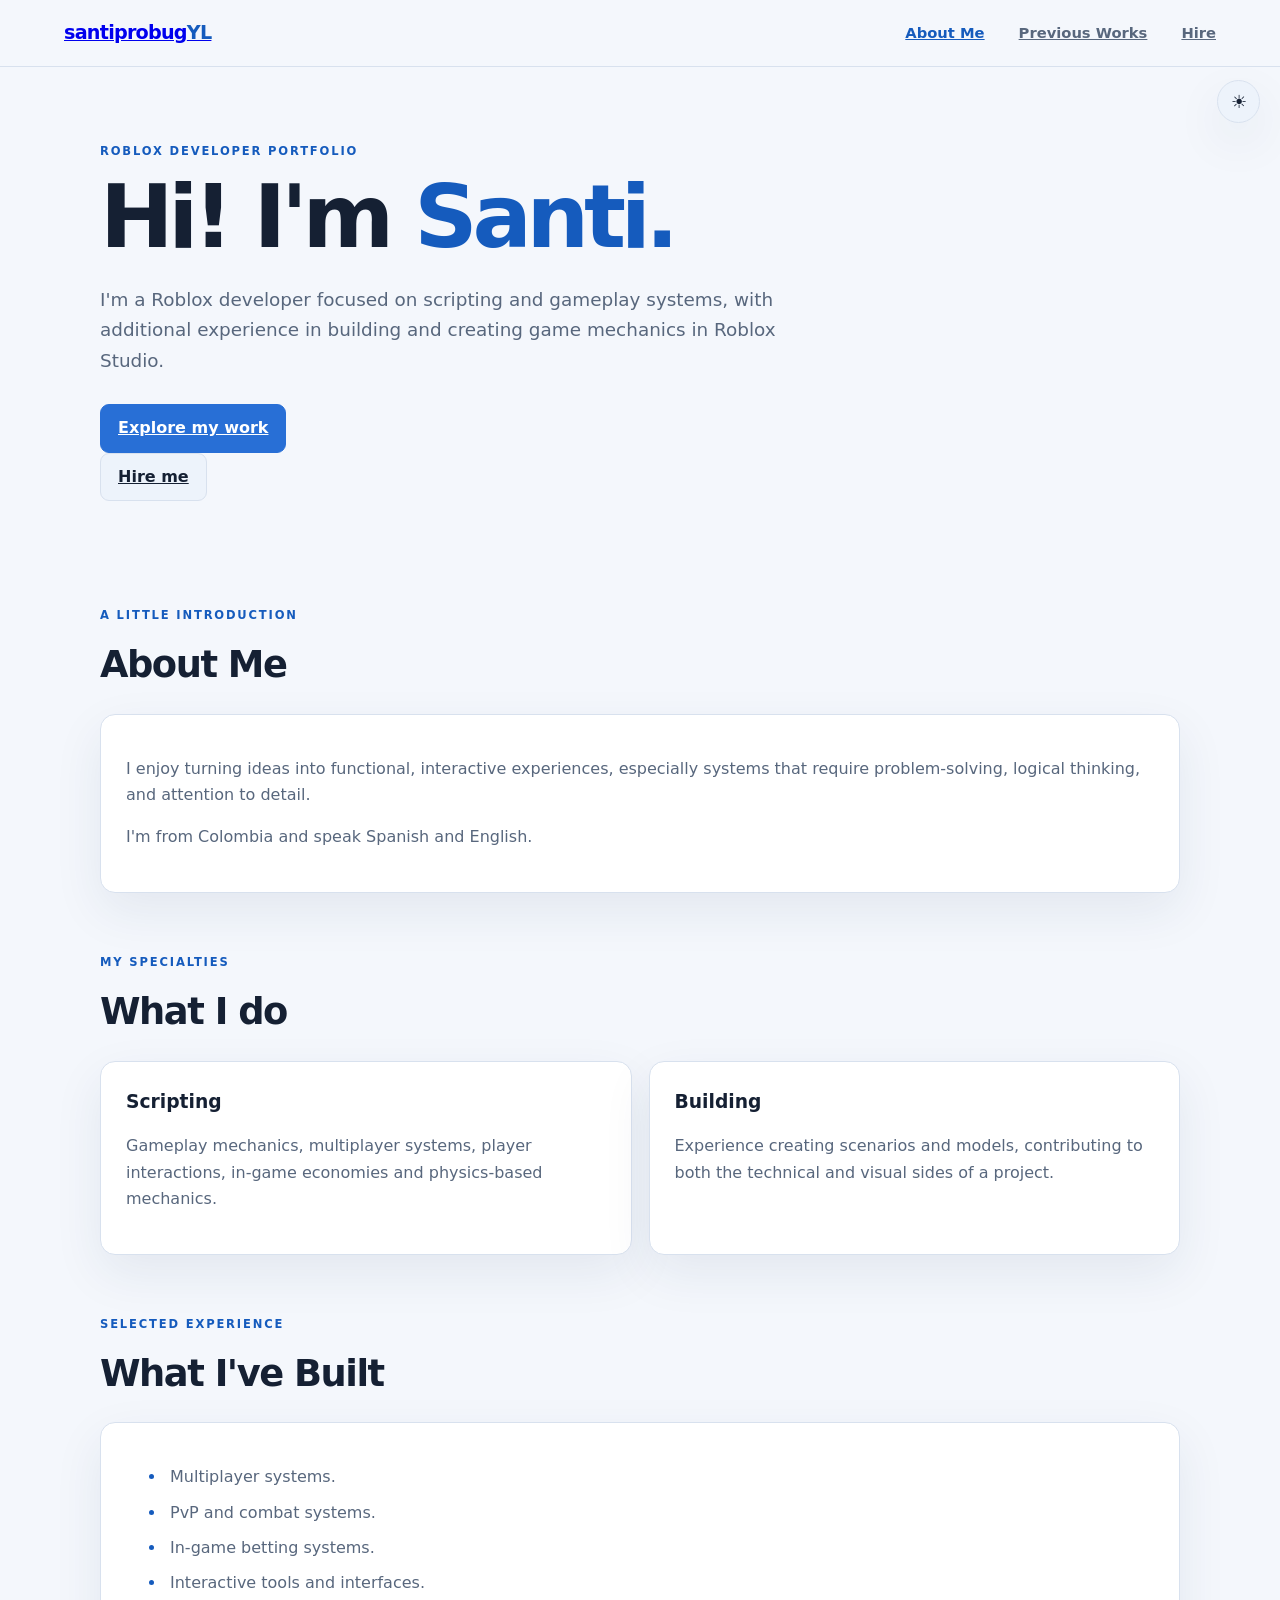
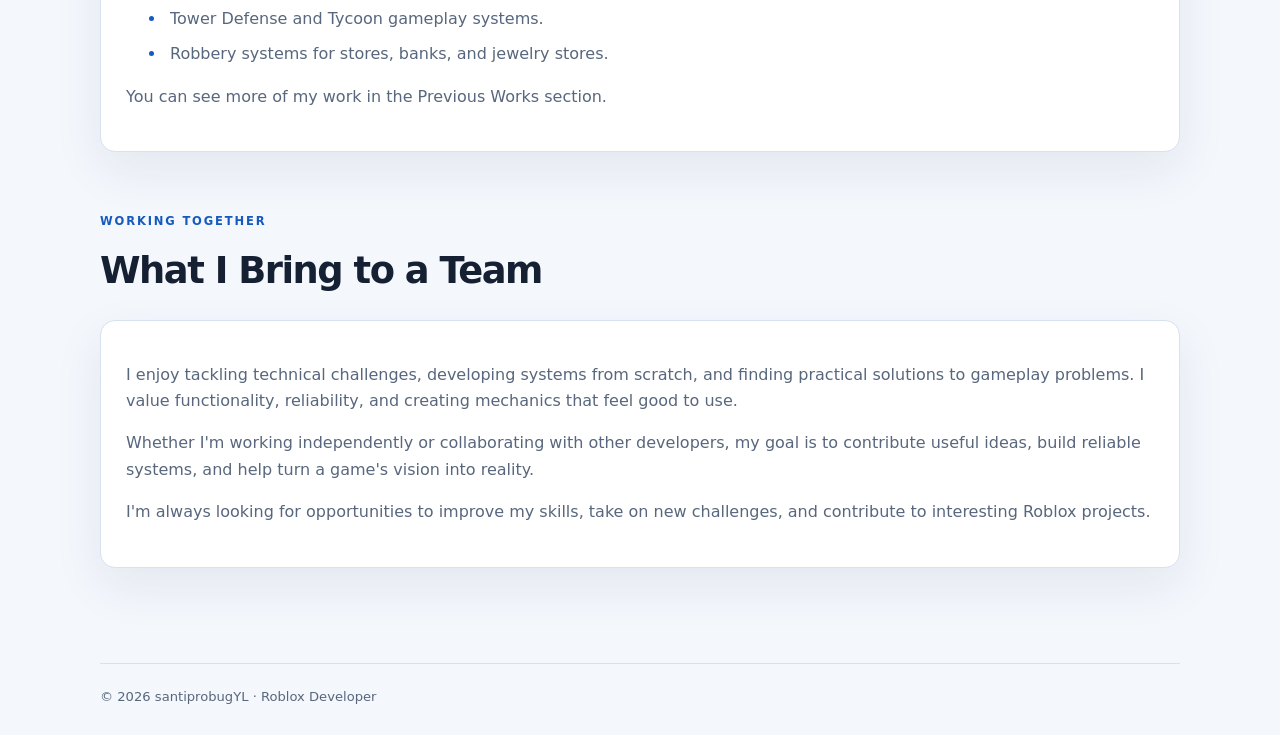
==== index.html @ dd4f77c9 "Add files via upload" ====
<!doctype html><html lang="en"><head><meta charset="utf-8"><meta name="viewport" content="width=device-width,initial-scale=1"><title>About Me | santiprobugYL</title><script>try{var t=localStorage.getItem("portfolio-theme")||(matchMedia("(prefers-color-scheme: light)").matches?"light":"dark");document.documentElement.dataset.theme=t}catch(e){}</script><link rel="stylesheet" href="style.css"><script src="script.js" defer></script></head><body>
<header><a class="brand" href="index.html">santiprobug<span>YL</span></a><nav><a class="active" href="index.html">About Me</a><a href="works.html">Previous Works</a><a href="hire.html">Hire</a></nav><button class="theme-toggle" aria-label="Toggle theme">☾</button></header>
<main class="shell"><section class="hero"><p class="eyebrow">ROBLOX DEVELOPER PORTFOLIO</p><h1>Hi! I'm <span>Santi.</span></h1><p class="lead">I'm a Roblox developer focused on scripting and gameplay systems, with additional experience in building and creating game mechanics in Roblox Studio.</p><a class="button" href="works.html">Explore my work</a> <a class="button secondary" href="hire.html">Hire me</a></section>
<section><p class="eyebrow">A LITTLE INTRODUCTION</p><h2>About Me</h2><article class="panel"><p>I enjoy turning ideas into functional, interactive experiences, especially systems that require problem-solving, logical thinking, and attention to detail.</p><p>I'm from Colombia and speak Spanish and English.</p></article></section>
<section><p class="eyebrow">MY SPECIALTIES</p><h2>What I do</h2><div class="grid two"><article class="panel"><h3>Scripting</h3><p>Gameplay mechanics, multiplayer systems, player interactions, in-game economies and physics-based mechanics.</p></article><article class="panel"><h3>Building</h3><p>Experience creating scenarios and models, contributing to both the technical and visual sides of a project.</p></article></div></section>
<section><p class="eyebrow">SELECTED EXPERIENCE</p><h2>What I've Built</h2><article class="panel"><ul><li>Multiplayer systems.</li><li>PvP and combat systems.</li><li>In-game betting systems.</li><li>Interactive tools and interfaces.</li><li>Tower Defense and Tycoon gameplay systems.</li><li>Robbery systems for stores, banks, and jewelry stores.</li></ul><p>You can see more of my work in the Previous Works section.</p></article></section>
<section><p class="eyebrow">WORKING TOGETHER</p><h2>What I Bring to a Team</h2><article class="panel"><p>I enjoy tackling technical challenges, developing systems from scratch, and finding practical solutions to gameplay problems. I value functionality, reliability, and creating mechanics that feel good to use.</p><p>Whether I'm working independently or collaborating with other developers, my goal is to contribute useful ideas, build reliable systems, and help turn a game's vision into reality.</p><p>I'm always looking for opportunities to improve my skills, take on new challenges, and contribute to interesting Roblox projects.</p></article></section></main><footer>© <span data-year></span> santiprobugYL · Roblox Developer</footer></body></html>
---- style.css ----
:root{--bg:#0b0f17;--surface:#121a27;--raised:#172233;--text:#edf3ff;--muted:#a7b4c8;--border:#26364d;--accent:#4b91ff;--accent2:#78adff;--shadow:0 18px 50px #0004} :root[data-theme=light]{--bg:#f4f7fc;--surface:#fff;--raised:#edf3fb;--text:#152033;--muted:#58677d;--border:#d8e1ee;--accent:#286fd6;--accent2:#155bbd;--shadow:0 18px 50px #1e375a14}*{box-sizing:border-box}body{margin:0;background:var(--bg);color:var(--text);font:16px/1.65 Inter,system-ui,sans-serif;transition:.2s}header{position:sticky;top:0;z-index:5;display:flex;align-items:center;justify-content:space-between;gap:22px;padding:17px 5%;background:var(--bg);border-bottom:1px solid var(--border)}.brand{font-size:1.2rem;font-weight:850;letter-spacing:-.04em}.brand span,h1 span{color:var(--accent2)}nav{display:flex;gap:clamp(14px,3vw,34px)}nav a{color:var(--muted);font-weight:650;font-size:.92rem}nav a.active,nav a:hover{color:var(--accent2)}.theme-toggle{position:fixed;right:20px;top:80px;z-index:6;width:43px;height:43px;border:1px solid var(--border);border-radius:50%;background:var(--raised);color:var(--text);font-size:1.15rem;cursor:pointer;box-shadow:var(--shadow)}.shell{width:min(1080px,90%);margin:auto}.hero{min-height:460px;display:flex;flex-direction:column;align-items:flex-start;justify-content:center;max-width:780px;padding:75px 0}.intro{padding:75px 0 30px}.eyebrow{margin:0 0 10px;color:var(--accent2);font-size:.72rem;font-weight:800;letter-spacing:.16em}h1{margin:0;font-size:clamp(3rem,8vw,5.5rem);line-height:1.05;letter-spacing:-.06em}h2{font-size:clamp(1.7rem,4vw,2.3rem);letter-spacing:-.04em;margin:0 0 18px}h3{margin:0 0 8px}.lead{max-width:700px;color:var(--muted);font-size:1.15rem;margin:22px 0 28px}.button{display:inline-block;padding:10px 17px;border:1px solid var(--accent);border-radius:9px;background:var(--accent);color:white;font-weight:750;cursor:pointer}.button.secondary{background:var(--raised);border-color:var(--border);color:var(--text)}section{padding:30px 0}.panel{padding:25px;background:var(--surface);border:1px solid var(--border);border-radius:15px;box-shadow:var(--shadow);color:var(--muted)}.panel h2,.panel h3{color:var(--text)}.grid{display:grid;gap:17px}.two{grid-template-columns:repeat(2,minmax(0,1fr))}.three{grid-template-columns:repeat(3,minmax(0,1fr))}.placeholder{display:grid;place-items:center;min-height:150px;margin-bottom:17px;border:1px dashed var(--border);border-radius:10px;background:var(--raised);color:var(--muted);font-size:.85rem}.small{font-size:.82rem}.muted{color:var(--muted)}.handle{padding:12px;background:var(--raised);border:1px solid var(--border);border-radius:8px;color:var(--text);font-weight:750}.hire{grid-template-columns:1.5fr 1fr}li{margin:9px 0;padding-left:4px}li::marker{color:var(--accent2)}footer{width:min(1080px,90%);margin:65px auto 0;padding:22px 0 28px;border-top:1px solid var(--border);color:var(--muted);font-size:.82rem}@media(max-width:760px){header{flex-wrap:wrap;padding-right:75px}nav{order:3;width:100%;justify-content:space-between}nav a{font-size:.8rem}.theme-toggle{top:14px}.three{grid-template-columns:repeat(2,minmax(0,1fr))}.hire{grid-template-columns:1fr}}@media(max-width:520px){.two,.three{grid-template-columns:1fr}.hero{min-height:400px}}
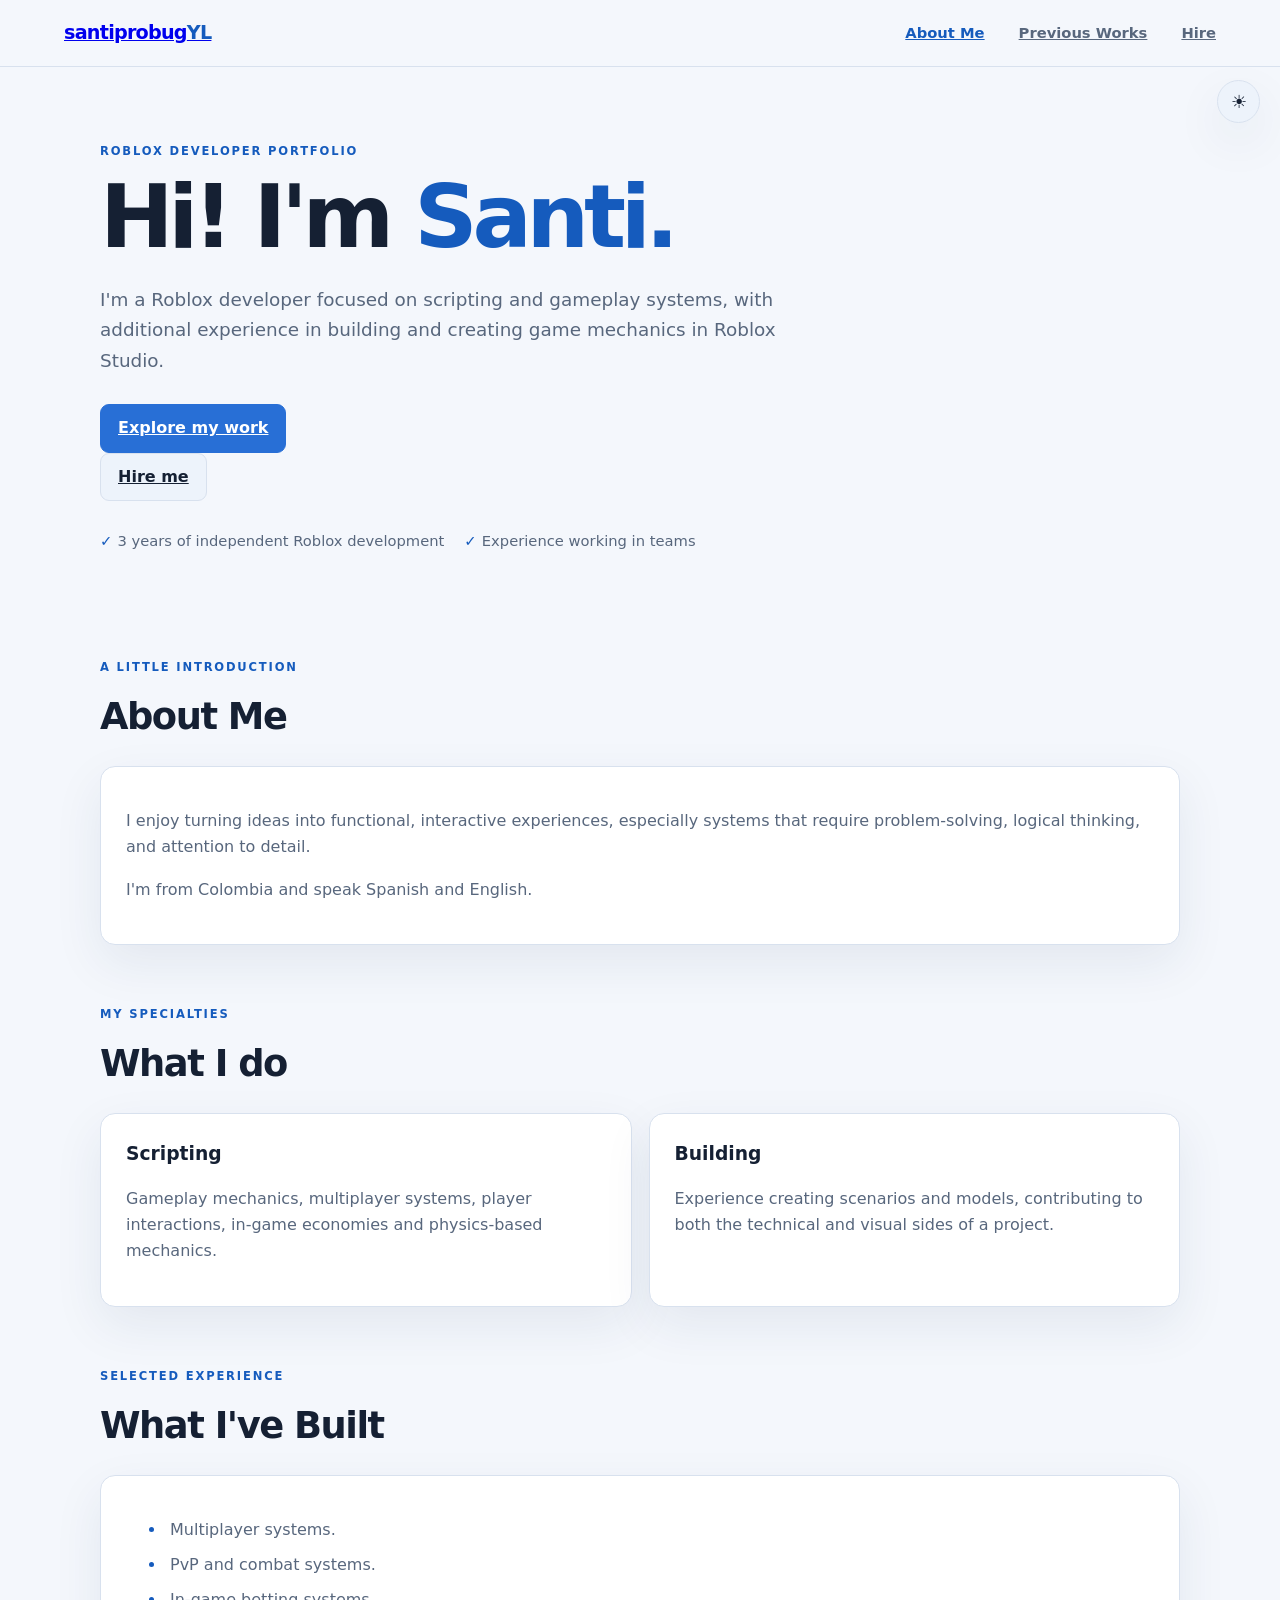
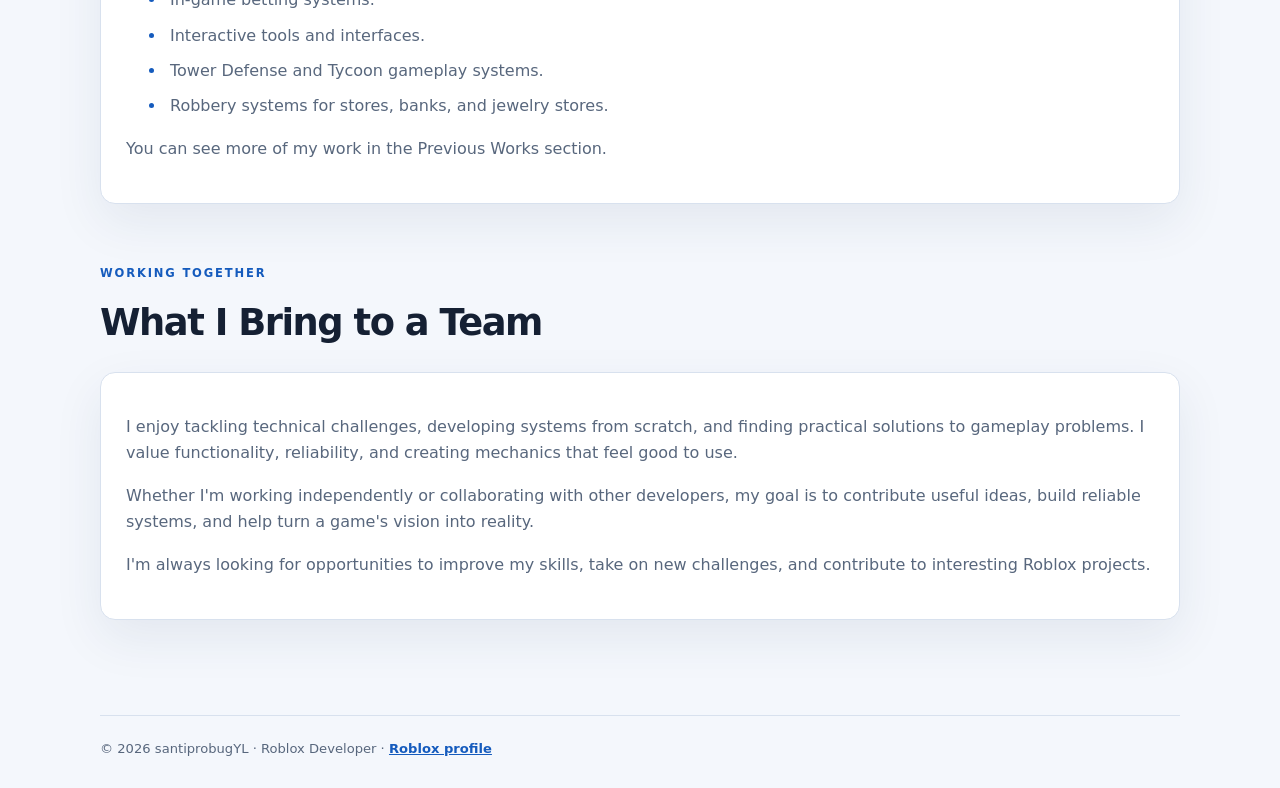
==== commit 8ba0a30c: "Add files via upload" ====
--- a/index.html
+++ b/index.html
@@ -1,7 +1,20 @@
-<!doctype html><html lang="en"><head><meta charset="utf-8"><meta name="viewport" content="width=device-width,initial-scale=1"><title>About Me | santiprobugYL</title><script>try{var t=localStorage.getItem("portfolio-theme")||(matchMedia("(prefers-color-scheme: light)").matches?"light":"dark");document.documentElement.dataset.theme=t}catch(e){}</script><link rel="stylesheet" href="style.css"><script src="script.js" defer></script></head><body>
+<!doctype html><html lang="en"><head><meta charset="utf-8"><meta name="viewport" content="width=device-width,initial-scale=1"><title>About Me | santiprobugYL</title>
+<meta name="description" content="Roblox developer focused on scripting and gameplay systems, with experience in building and game mechanics.">
+<meta property="og:type" content="website">
+<meta property="og:site_name" content="santiprobugYL">
+<meta property="og:title" content="About Me | santiprobugYL">
+<meta property="og:description" content="Roblox developer focused on scripting and gameplay systems, with experience in building and game mechanics.">
+<meta property="og:url" content="https://santiprobugyt.github.io/santiprobugyl-portfolio/">
+<meta name="twitter:card" content="summary">
+<meta property="og:image" content="https://santiprobugyt.github.io/santiprobugyl-portfolio/images/dev_profile.jpg">
+<meta property="og:image:width" content="800">
+<meta property="og:image:height" content="800">
+<meta property="og:image:alt" content="santiprobugYL - Roblox developer profile image">
+<meta name="twitter:image" content="https://santiprobugyt.github.io/santiprobugyl-portfolio/images/dev_profile.jpg">
+<link rel="icon" href="favicon.png"><script>try{var t=localStorage.getItem("portfolio-theme")||(matchMedia("(prefers-color-scheme: light)").matches?"light":"dark");document.documentElement.dataset.theme=t}catch(e){}</script><link rel="stylesheet" href="style.css"><script src="script.js" defer></script></head><body>
 <header><a class="brand" href="index.html">santiprobug<span>YL</span></a><nav><a class="active" href="index.html">About Me</a><a href="works.html">Previous Works</a><a href="hire.html">Hire</a></nav><button class="theme-toggle" aria-label="Toggle theme">☾</button></header>
-<main class="shell"><section class="hero"><p class="eyebrow">ROBLOX DEVELOPER PORTFOLIO</p><h1>Hi! I'm <span>Santi.</span></h1><p class="lead">I'm a Roblox developer focused on scripting and gameplay systems, with additional experience in building and creating game mechanics in Roblox Studio.</p><a class="button" href="works.html">Explore my work</a> <a class="button secondary" href="hire.html">Hire me</a></section>
+<main class="shell"><section class="hero"><p class="eyebrow">ROBLOX DEVELOPER PORTFOLIO</p><h1>Hi! I'm <span>Santi.</span></h1><p class="lead">I'm a Roblox developer focused on scripting and gameplay systems, with additional experience in building and creating game mechanics in Roblox Studio.</p><a class="button" href="works.html">Explore my work</a> <a class="button secondary" href="hire.html">Hire me</a><ul class="trust"><li>3 years of independent Roblox development</li><li>Experience working in teams</li></ul></section>
 <section><p class="eyebrow">A LITTLE INTRODUCTION</p><h2>About Me</h2><article class="panel"><p>I enjoy turning ideas into functional, interactive experiences, especially systems that require problem-solving, logical thinking, and attention to detail.</p><p>I'm from Colombia and speak Spanish and English.</p></article></section>
 <section><p class="eyebrow">MY SPECIALTIES</p><h2>What I do</h2><div class="grid two"><article class="panel"><h3>Scripting</h3><p>Gameplay mechanics, multiplayer systems, player interactions, in-game economies and physics-based mechanics.</p></article><article class="panel"><h3>Building</h3><p>Experience creating scenarios and models, contributing to both the technical and visual sides of a project.</p></article></div></section>
 <section><p class="eyebrow">SELECTED EXPERIENCE</p><h2>What I've Built</h2><article class="panel"><ul><li>Multiplayer systems.</li><li>PvP and combat systems.</li><li>In-game betting systems.</li><li>Interactive tools and interfaces.</li><li>Tower Defense and Tycoon gameplay systems.</li><li>Robbery systems for stores, banks, and jewelry stores.</li></ul><p>You can see more of my work in the Previous Works section.</p></article></section>
-<section><p class="eyebrow">WORKING TOGETHER</p><h2>What I Bring to a Team</h2><article class="panel"><p>I enjoy tackling technical challenges, developing systems from scratch, and finding practical solutions to gameplay problems. I value functionality, reliability, and creating mechanics that feel good to use.</p><p>Whether I'm working independently or collaborating with other developers, my goal is to contribute useful ideas, build reliable systems, and help turn a game's vision into reality.</p><p>I'm always looking for opportunities to improve my skills, take on new challenges, and contribute to interesting Roblox projects.</p></article></section></main><footer>© <span data-year></span> santiprobugYL · Roblox Developer</footer></body></html>+<section><p class="eyebrow">WORKING TOGETHER</p><h2>What I Bring to a Team</h2><article class="panel"><p>I enjoy tackling technical challenges, developing systems from scratch, and finding practical solutions to gameplay problems. I value functionality, reliability, and creating mechanics that feel good to use.</p><p>Whether I'm working independently or collaborating with other developers, my goal is to contribute useful ideas, build reliable systems, and help turn a game's vision into reality.</p><p>I'm always looking for opportunities to improve my skills, take on new challenges, and contribute to interesting Roblox projects.</p></article></section></main><footer>© <span data-year></span> santiprobugYL · Roblox Developer · <a href="https://www.roblox.com/users/307555967/profile" target="_blank" rel="noopener noreferrer">Roblox profile</a></footer></body></html>
--- a/style.css
+++ b/style.css
@@ -1 +1,2 @@
-:root{--bg:#0b0f17;--surface:#121a27;--raised:#172233;--text:#edf3ff;--muted:#a7b4c8;--border:#26364d;--accent:#4b91ff;--accent2:#78adff;--shadow:0 18px 50px #0004} :root[data-theme=light]{--bg:#f4f7fc;--surface:#fff;--raised:#edf3fb;--text:#152033;--muted:#58677d;--border:#d8e1ee;--accent:#286fd6;--accent2:#155bbd;--shadow:0 18px 50px #1e375a14}*{box-sizing:border-box}body{margin:0;background:var(--bg);color:var(--text);font:16px/1.65 Inter,system-ui,sans-serif;transition:.2s}header{position:sticky;top:0;z-index:5;display:flex;align-items:center;justify-content:space-between;gap:22px;padding:17px 5%;background:var(--bg);border-bottom:1px solid var(--border)}.brand{font-size:1.2rem;font-weight:850;letter-spacing:-.04em}.brand span,h1 span{color:var(--accent2)}nav{display:flex;gap:clamp(14px,3vw,34px)}nav a{color:var(--muted);font-weight:650;font-size:.92rem}nav a.active,nav a:hover{color:var(--accent2)}.theme-toggle{position:fixed;right:20px;top:80px;z-index:6;width:43px;height:43px;border:1px solid var(--border);border-radius:50%;background:var(--raised);color:var(--text);font-size:1.15rem;cursor:pointer;box-shadow:var(--shadow)}.shell{width:min(1080px,90%);margin:auto}.hero{min-height:460px;display:flex;flex-direction:column;align-items:flex-start;justify-content:center;max-width:780px;padding:75px 0}.intro{padding:75px 0 30px}.eyebrow{margin:0 0 10px;color:var(--accent2);font-size:.72rem;font-weight:800;letter-spacing:.16em}h1{margin:0;font-size:clamp(3rem,8vw,5.5rem);line-height:1.05;letter-spacing:-.06em}h2{font-size:clamp(1.7rem,4vw,2.3rem);letter-spacing:-.04em;margin:0 0 18px}h3{margin:0 0 8px}.lead{max-width:700px;color:var(--muted);font-size:1.15rem;margin:22px 0 28px}.button{display:inline-block;padding:10px 17px;border:1px solid var(--accent);border-radius:9px;background:var(--accent);color:white;font-weight:750;cursor:pointer}.button.secondary{background:var(--raised);border-color:var(--border);color:var(--text)}section{padding:30px 0}.panel{padding:25px;background:var(--surface);border:1px solid var(--border);border-radius:15px;box-shadow:var(--shadow);color:var(--muted)}.panel h2,.panel h3{color:var(--text)}.grid{display:grid;gap:17px}.two{grid-template-columns:repeat(2,minmax(0,1fr))}.three{grid-template-columns:repeat(3,minmax(0,1fr))}.placeholder{display:grid;place-items:center;min-height:150px;margin-bottom:17px;border:1px dashed var(--border);border-radius:10px;background:var(--raised);color:var(--muted);font-size:.85rem}.small{font-size:.82rem}.muted{color:var(--muted)}.handle{padding:12px;background:var(--raised);border:1px solid var(--border);border-radius:8px;color:var(--text);font-weight:750}.hire{grid-template-columns:1.5fr 1fr}li{margin:9px 0;padding-left:4px}li::marker{color:var(--accent2)}footer{width:min(1080px,90%);margin:65px auto 0;padding:22px 0 28px;border-top:1px solid var(--border);color:var(--muted);font-size:.82rem}@media(max-width:760px){header{flex-wrap:wrap;padding-right:75px}nav{order:3;width:100%;justify-content:space-between}nav a{font-size:.8rem}.theme-toggle{top:14px}.three{grid-template-columns:repeat(2,minmax(0,1fr))}.hire{grid-template-columns:1fr}}@media(max-width:520px){.two,.three{grid-template-columns:1fr}.hero{min-height:400px}}+:root{--bg:#0b0f17;--surface:#121a27;--raised:#172233;--text:#edf3ff;--muted:#a7b4c8;--border:#26364d;--accent:#4b91ff;--accent2:#78adff;--shadow:0 18px 50px #0004} :root[data-theme=light]{--bg:#f4f7fc;--surface:#fff;--raised:#edf3fb;--text:#152033;--muted:#58677d;--border:#d8e1ee;--accent:#286fd6;--accent2:#155bbd;--shadow:0 18px 50px #1e375a14}*{box-sizing:border-box}body{margin:0;background:var(--bg);color:var(--text);font:16px/1.65 Inter,system-ui,sans-serif;transition:.2s}header{position:sticky;top:0;z-index:5;display:flex;align-items:center;justify-content:space-between;gap:22px;padding:17px 5%;background:var(--bg);border-bottom:1px solid var(--border)}.brand{font-size:1.2rem;font-weight:850;letter-spacing:-.04em}.brand span,h1 span{color:var(--accent2)}nav{display:flex;gap:clamp(14px,3vw,34px)}nav a{color:var(--muted);font-weight:650;font-size:.92rem}nav a.active,nav a:hover{color:var(--accent2)}.theme-toggle{position:fixed;right:20px;top:80px;z-index:6;width:43px;height:43px;border:1px solid var(--border);border-radius:50%;background:var(--raised);color:var(--text);font-size:1.15rem;cursor:pointer;box-shadow:var(--shadow)}.shell{width:min(1080px,90%);margin:auto}.hero{min-height:460px;display:flex;flex-direction:column;align-items:flex-start;justify-content:center;max-width:780px;padding:75px 0}.intro{padding:75px 0 30px}.eyebrow{margin:0 0 10px;color:var(--accent2);font-size:.72rem;font-weight:800;letter-spacing:.16em}h1{margin:0;font-size:clamp(3rem,8vw,5.5rem);line-height:1.05;letter-spacing:-.06em}h2{font-size:clamp(1.7rem,4vw,2.3rem);letter-spacing:-.04em;margin:0 0 18px}h3{margin:0 0 8px}.lead{max-width:700px;color:var(--muted);font-size:1.15rem;margin:22px 0 28px}.button{display:inline-block;padding:10px 17px;border:1px solid var(--accent);border-radius:9px;background:var(--accent);color:white;font-weight:750;cursor:pointer}.button.secondary{background:var(--raised);border-color:var(--border);color:var(--text)}section{padding:30px 0}.panel{padding:25px;background:var(--surface);border:1px solid var(--border);border-radius:15px;box-shadow:var(--shadow);color:var(--muted)}.panel h2,.panel h3{color:var(--text)}.grid{display:grid;gap:17px}.two{grid-template-columns:repeat(2,minmax(0,1fr))}.three{grid-template-columns:repeat(3,minmax(0,1fr))}.placeholder{display:grid;place-items:center;min-height:150px;margin-bottom:17px;border:1px dashed var(--border);border-radius:10px;background:var(--raised);color:var(--muted);font-size:.85rem}.small{font-size:.82rem}.muted{color:var(--muted)}.handle{padding:12px;background:var(--raised);border:1px solid var(--border);border-radius:8px;color:var(--text);font-weight:750}.hire{grid-template-columns:1.5fr 1fr}li{margin:9px 0;padding-left:4px}li::marker{color:var(--accent2)}footer{width:min(1080px,90%);margin:65px auto 0;padding:22px 0 28px;border-top:1px solid var(--border);color:var(--muted);font-size:.82rem}@media(max-width:760px){header{flex-wrap:wrap;padding-right:75px}nav{order:3;width:100%;justify-content:space-between}nav a{font-size:.8rem}.theme-toggle{top:14px}.three{grid-template-columns:repeat(2,minmax(0,1fr))}.hire{grid-template-columns:1fr}}@media(max-width:520px){.two,.three{grid-template-columns:1fr}.hero{min-height:400px}}
+.trust{display:flex;flex-wrap:wrap;gap:8px 20px;list-style:none;margin:28px 0 0;padding:0;color:var(--muted);font-size:.92rem}.trust li{margin:0;padding:0}.trust li::before{content:"\2713\00a0";color:var(--accent2);font-weight:800}footer a{color:var(--accent2);font-weight:650}footer a:hover{text-decoration:underline}
